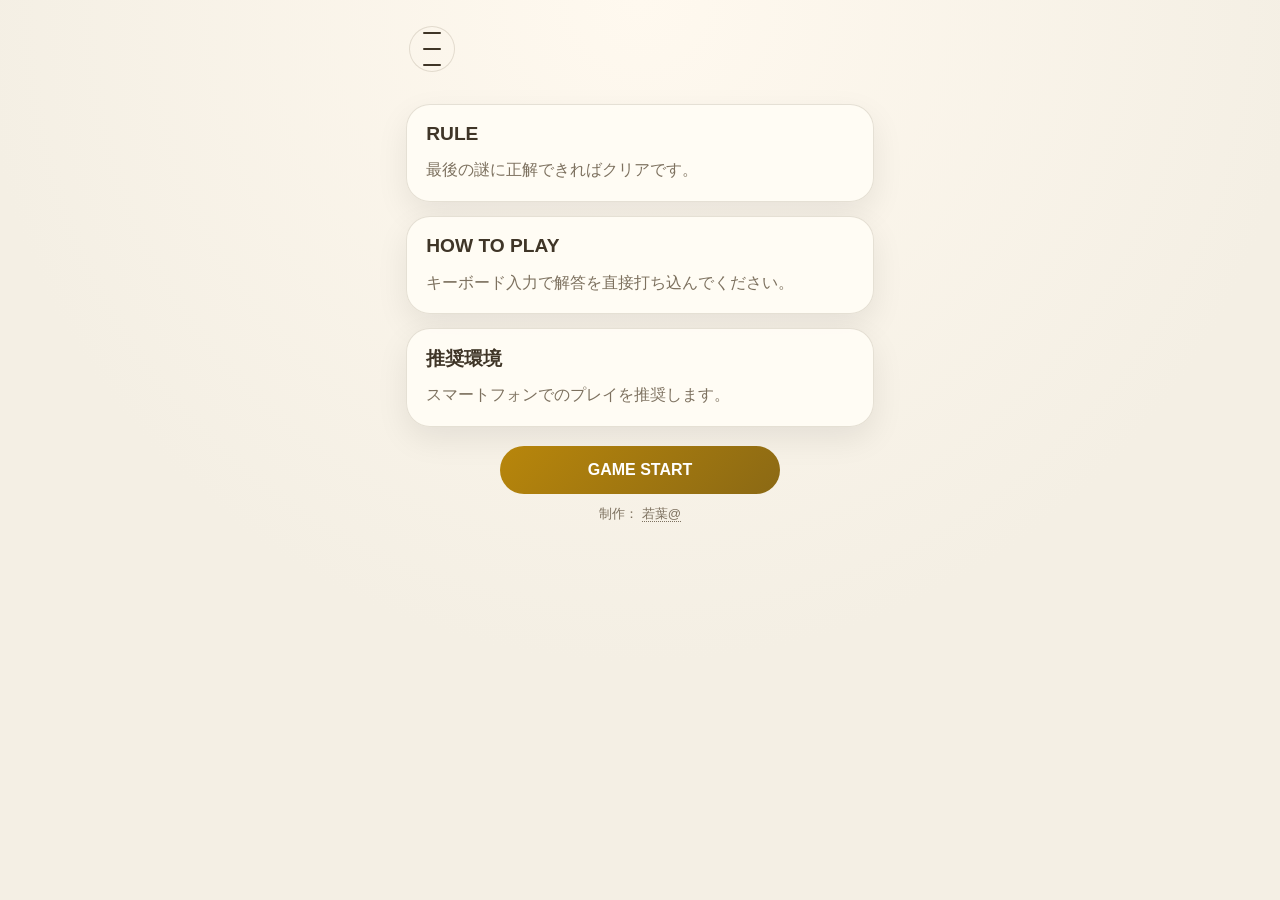
==== index.html @ 51012245 "feat: トップページの作成" ====
<!DOCTYPE html>
<html lang="ja">
<head>
  <meta charset="UTF-8">
  <meta name="viewport" content="width=device-width, initial-scale=1.0">
  <meta name="description" content="スマホ向けのダークテーマ謎解きサイトのトップページです。">
  <title>なぞいろ | スマホ謎解き</title>
  <link rel="stylesheet" href="styles.css">
</head>
<body>
  <div class="page-shell">
    <header class="top-bar">
      <button class="menu-toggle" type="button" aria-label="メニューを開く" aria-expanded="false" aria-controls="slide-menu">
        <span></span>
        <span></span>
        <span></span>
      </button>
    </header>

    <section class="info-section" aria-label="サイト情報">
      <article id="rule" class="info-card">
        <h2>RULE</h2>
        <p>最後の謎に正解できればクリアです。</p>
      </article>
      <article id="help" class="info-card">
        <h2>HOW TO PLAY</h2>
        <p>キーボード入力で解答を直接打ち込んでください。</p>
      </article>
      <article id="recommend" class="info-card">
        <h2>推奨環境</h2>
        <p>スマートフォンでのプレイを推奨します。</p>
      </article>
    </section>

    <div class="page-footer" id="credit">
      <a class="btn btn-primary page-start" href="#rule">GAME START</a>
      <p class="credit-text">
        制作：
        <a href="https://x.com/YuminDo6533" target="_blank" rel="noopener noreferrer">
          若葉@
        </a>
      </p>
    </div>
  </div>

  <nav id="slide-menu" class="slide-menu" aria-label="サイトメニュー">
    <div class="menu-panel">
      <button class="menu-close" type="button" aria-label="メニューを閉じる">×</button>
      <a href="#home">HOME</a>
      <a href="#credit">CREDIT</a>
      <a href="#help">HELP</a>
    </div>
  </nav>

  <script src="script.js"></script>
</body>
</html>
---- styles.css ----
:root {
  color-scheme: light;
  --bg: #f4efe4;
  --panel: rgba(255, 252, 245, 0.95);
  --panel-strong: #ece3d1;
  --text: #3f3527;
  --muted: #7d715f;
  --accent: #b8860b;
  --accent-strong: #8b6914;
  --border: rgba(80, 60, 30, 0.15);
  --shadow: 0 12px 32px rgba(0,0,0,0.08);
  --menu-bg: #ece3d1;
}

* {
  box-sizing: border-box;
}

html {
  scroll-behavior: smooth;
}

body {
  margin: 0;
  font-family: "Segoe UI", "Hiragino Sans", "Yu Gothic UI", sans-serif;
  background: radial-gradient(circle at top, #fff9ef 0%, var(--bg) 60%);
  color: var(--text);
  min-height: 100vh;
}


.page-shell {
  min-height: 100vh;
  padding: 1rem 1rem 3rem;
}

.top-bar {
  display: flex;
  justify-content: flex-start;
  align-items: center;
  padding: 0.6rem 0.2rem 1rem;
}

.menu-toggle {
  width: 46px;
  height: 46px;
  border: 1px solid var(--border);
  border-radius: 50%;
  background: rgba(255, 255, 255, 0.04);
  display: grid;
  place-items: center;
  gap: 4px;
  padding: 0;
  cursor: pointer;
}

.menu-toggle span {
  display: block;
  width: 18px;
  height: 2px;
  background: var(--text);
  border-radius: 999px;
  transition: transform 0.2s ease;
}

.hero {
  display: grid;
  gap: 1rem;
  padding-top: 0.4rem;
}

.hero-copy,
.hero-card,
.info-card {
  background: var(--panel);
  border: 1px solid var(--border);
  border-radius: 24px;
  box-shadow: var(--shadow);
}

.hero-copy {
  padding: 1.3rem;
}

.eyebrow {
  margin: 0 0 0.4rem;
  color: var(--accent);
  font-size: 0.8rem;
  letter-spacing: 0.2em;
  text-transform: uppercase;
}

h1,
h2 {
  margin: 0 0 0.7rem;
  line-height: 1.2;
}

h1 {
  font-size: clamp(1.75rem, 5vw, 2.5rem);
}

h2 {
  font-size: 1.2rem;
}

.hero-copy p,
.hero-card p,
.info-card p {
  color: var(--text);
  line-height: 1.7;
  margin: 0 0 1rem;
}

.btn {
  display: inline-flex;
  align-items: center;
  justify-content: center;
  text-decoration: none;
  border-radius: 999px;
  padding: 0.8rem 1.1rem;
  font-weight: 700;
  transition: transform 0.2s ease, background 0.2s ease;
}

.btn:hover {
  transform: translateY(-1px);
}

.btn-primary {
  background: linear-gradient(135deg, var(--accent), var(--accent-strong));
  color: white;
}

.btn-secondary {
  color: var(--text);
  background: rgba(255, 255, 255, 0.06);
  border: 1px solid var(--border);
}

.feature-list {
  list-style: none;
  padding: 0;
  margin: 0;
  display: grid;
  gap: 0.6rem;
}

.feature-list li {
  color: var(--text);
  padding-left: 1.2rem;
  position: relative;
}

.feature-list li::before {
  content: "•";
  color: var(--accent);
  position: absolute;
  left: 0;
}

.hero-card {
  padding: 1.2rem;
}

.card-stack {
  display: grid;
  gap: 0.75rem;
  margin-top: 0.8rem;
}

.card {
  padding: 0.9rem 1rem;
  border-radius: 16px;
  background: var(--panel-strong);
  border: 1px solid rgba(77, 163, 255, 0.2);
  color: var(--text);
}

.info-section {
  margin-top: 1rem;
  display: grid;
  gap: 0.85rem;
}

.info-card {
  padding: 1.1rem 1.2rem;
}

.info-card p {
  margin: 0.35rem 0 0;
  color: var(--muted);
  line-height: 1.7;
}

.page-footer {
  margin-top: 1.2rem;
  display: flex;
  flex-direction: column;
  align-items: center;
  gap: 0.65rem;
  padding-bottom: 0.4rem;
}

.page-start {
  width: 100%;
  max-width: 280px;
  padding: 0.95rem 1.2rem;
}

.credit-text {
  margin: 0;
  color: var(--muted);
  font-size: 0.82rem;
  text-align: center;
}

.slide-menu {
  position: fixed;
  top: 0;
  left: 0;
  width: min(78vw, 280px);
  height: 100vh;
  background: var(--menu-bg);
  border-right: 1px solid var(--border);
  transform: translateX(-100%);
  transition: transform 0.25s ease;
  z-index: 40;
  padding: 1.1rem;
}

.slide-menu.is-open {
  transform: translateX(0);
}

.menu-panel {
  display: flex;
  flex-direction: column;
  gap: 0.8rem;
  margin-top: 2.2rem;
  align-items: stretch;
}

.menu-panel a {
  width: 100%;
  text-align: left;
  display: block;
}

.menu-panel a,
.menu-close {
  color: var(--text);
  text-decoration: none;
  padding: 0.8rem 0.9rem;
  border-radius: 12px;
  background: rgba(255, 255, 255, 0.04);
  border: 1px solid transparent;
}

.menu-close {
  align-self: flex-end;
  width: 42px;
  height: 42px;
  display: grid;
  place-items: center;
  padding: 0;
  cursor: pointer;
}

.menu-panel a:hover,
.menu-close:hover {
  border-color: rgba(77, 163, 255, 0.35);
  background: rgba(77, 163, 255, 0.12);
}

.credit-text a {
  color: inherit;
  text-decoration: none;
  border-bottom: 1px dotted currentColor;
}

.credit-text a:hover {
  opacity: 0.8;
}

/* 表示方法 */
@media (min-width: 500px) {
  .page-shell {
    max-width: 500px;
    margin: 0 auto;
  }
}
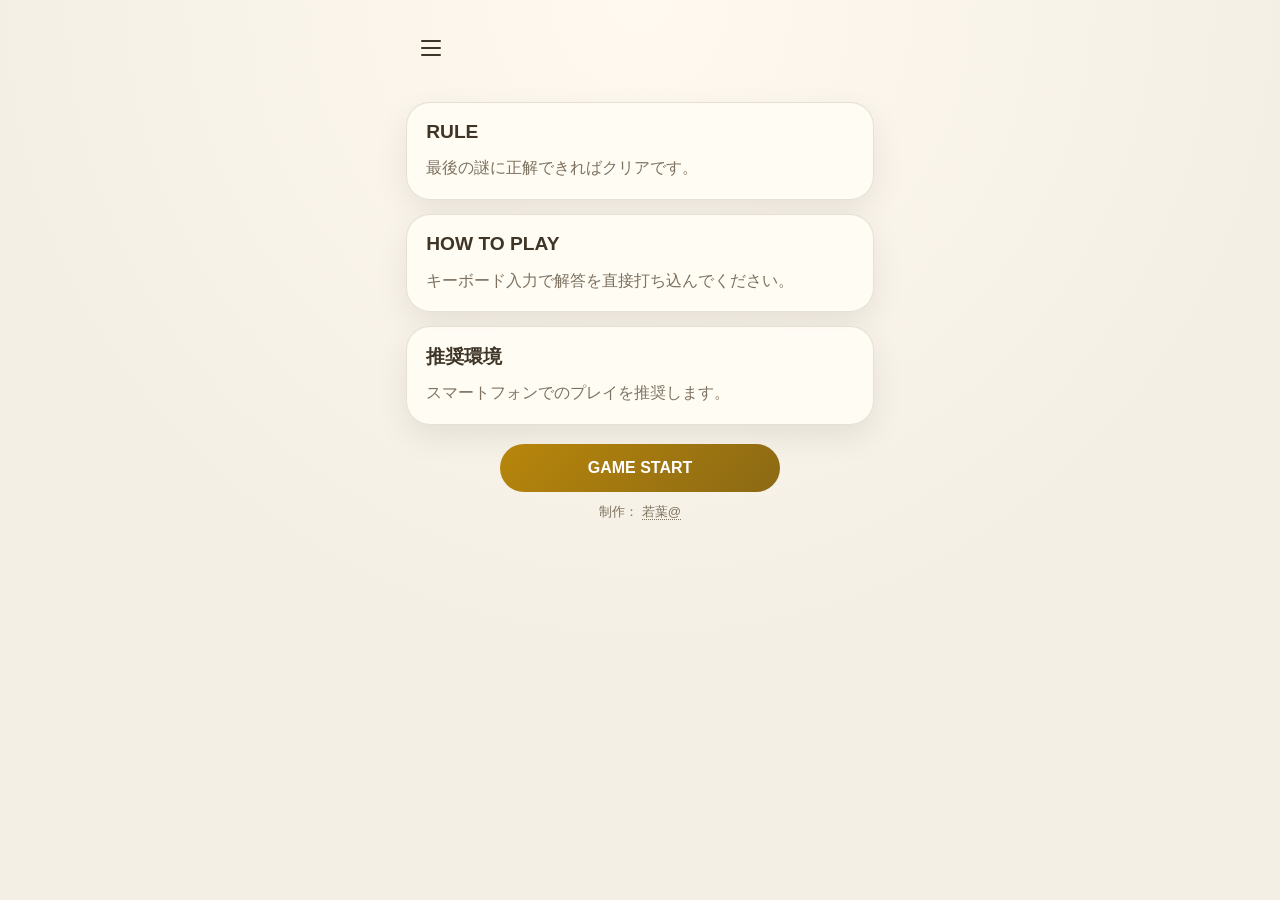
==== commit e677faba: "Merge pull request #2 from wakaba6533/002_base_nazo_page feat: 謎ページと解答判定機能の作成" ====
--- a/index.html
+++ b/index.html
@@ -3,8 +3,8 @@
 <head>
   <meta charset="UTF-8">
   <meta name="viewport" content="width=device-width, initial-scale=1.0">
-  <meta name="description" content="スマホ向けのダークテーマ謎解きサイトのトップページです。">
-  <title>なぞいろ | スマホ謎解き</title>
+  <meta name="description" content="Ignore Colors - トップページ">
+  <title>Ignore Colors | 若葉@</title>
   <link rel="stylesheet" href="styles.css">
 </head>
 <body>
@@ -33,7 +33,7 @@
     </section>
 
     <div class="page-footer" id="credit">
-      <a class="btn btn-primary page-start" href="#rule">GAME START</a>
+      <a class="btn btn-primary page-start" href="html/puzzle-01.html">GAME START</a>
       <p class="credit-text">
         制作：
         <a href="https://x.com/YuminDo6533" target="_blank" rel="noopener noreferrer">
@@ -48,10 +48,9 @@
       <button class="menu-close" type="button" aria-label="メニューを閉じる">×</button>
       <a href="#home">HOME</a>
       <a href="#credit">CREDIT</a>
-      <a href="#help">HELP</a>
     </div>
   </nav>
 
-  <script src="script.js"></script>
+  <script src="js/menu.js"></script>
 </body>
 </html>
--- a/styles.css
+++ b/styles.css
@@ -42,25 +42,40 @@
 }
 
 .menu-toggle {
-  width: 46px;
-  height: 46px;
-  border: 1px solid var(--border);
+  width: 44px;
+  height: 44px;
+
+  display: flex;
+  flex-direction: column;
+  justify-content: center;
+  align-items: center;
+
+  gap: 5px;
+
+  background: transparent;
+  border: none;
+
+  box-shadow: none;
+  cursor: pointer;
+
+  transition: background-color 0.2s ease;
+}
+
+.menu-toggle span {
+  width: 20px;
+  height: 2px;
+
+  border-radius: 999px;
+
+  background: var(--text);
+
+  transition: transform 0.2s ease;
+}
+
+.menu-toggle:hover,
+.menu-toggle:focus-visible {
+  background: rgba(0,0,0,0.05);
   border-radius: 50%;
-  background: rgba(255, 255, 255, 0.04);
-  display: grid;
-  place-items: center;
-  gap: 4px;
-  padding: 0;
-  cursor: pointer;
-}
-
-.menu-toggle span {
-  display: block;
-  width: 18px;
-  height: 2px;
-  background: var(--text);
-  border-radius: 999px;
-  transition: transform 0.2s ease;
 }
 
 .hero {
@@ -290,3 +305,136 @@
     margin: 0 auto;
   }
 }
+
+/* 謎解き画面 */
+.puzzle-page {
+  display: flex;
+  flex-direction: column;
+  padding-bottom: 12rem;
+}
+
+.puzzle-container {
+  display: flex;
+  flex-direction: column;
+  flex-grow: 1;
+  gap: 1rem;
+}
+
+.puzzle-image {
+  position: relative;
+  flex-grow: 1;
+  min-height: 400px;
+  background: transparent;
+  border-radius: 0;
+  overflow: none;
+  box-shadow: none;
+}
+
+.puzzle-image img {
+  position: absolute;
+  inset: 0;
+  width: 100%;
+  height: 100%;
+  object-fit: contain;
+}
+
+.puzzle-image img.overlay {
+  z-index: 10;
+  pointer-events: none;
+}
+
+.puzzle-image img.fade-out {
+  opacity: 0;
+  transition: opacity 1s ease;
+}
+
+.puzzle-select {
+  margin: 1rem 0 0;
+  max-width: 360px;
+}
+
+.puzzle-select label {
+  display: block;
+  margin-bottom: 0.4rem;
+  color: var(--muted);
+  font-size: 0.95rem;
+}
+
+.puzzle-select-input {
+  width: 100%;
+  min-width: 180px;
+  padding: 0.75rem 1rem;
+  border: 1px solid var(--border);
+  border-radius: 12px;
+  background: var(--panel);
+  color: var(--text);
+  font-size: 1rem;
+  font-family: inherit;
+}
+
+.puzzle-controls {
+  position: fixed;
+  bottom: 1rem;
+  right: 1rem;
+  display: flex;
+  gap: 0.6rem;
+  z-index: 20;
+  max-width: 360px;
+}
+
+.puzzle-input {
+  width: 220px;
+  min-width: 180px;
+  padding: 0.75rem 1rem;
+  border: 1px solid var(--border);
+  border-radius: 12px;
+  background: var(--panel);
+  color: var(--text);
+  font-size: 1rem;
+  font-family: inherit;
+}
+
+.puzzle-input::placeholder {
+  color: var(--muted);
+}
+
+.puzzle-input:focus {
+  outline: none;
+  border-color: var(--accent);
+  box-shadow: 0 0 0 3px rgba(184, 134, 11, 0.1);
+}
+
+.puzzle-submit {
+  padding: 0.75rem 1.2rem;
+  flex-shrink: 0;
+}
+
+.puzzle-result {
+  position: fixed;
+  bottom: 4.5rem;
+  right: 1rem;
+  padding: 0.6rem 1rem;
+  border-radius: 12px;
+  font-size: 1rem;
+  font-weight: 600;
+  min-width: 100px;
+  text-align: center;
+  transition: opacity 0.3s ease;
+}
+
+.puzzle-result.success {
+  background: rgba(76, 175, 80, 0.2);
+  color: #4CAF50;
+  border: 1px solid #4CAF50;
+}
+
+.puzzle-result.error {
+  background: rgba(244, 67, 54, 0.2);
+  color: #F44336;
+  border: 1px solid #F44336;
+}
+
+.puzzle-result.hidden {
+  opacity: 0;
+  pointer-events: none;
+}
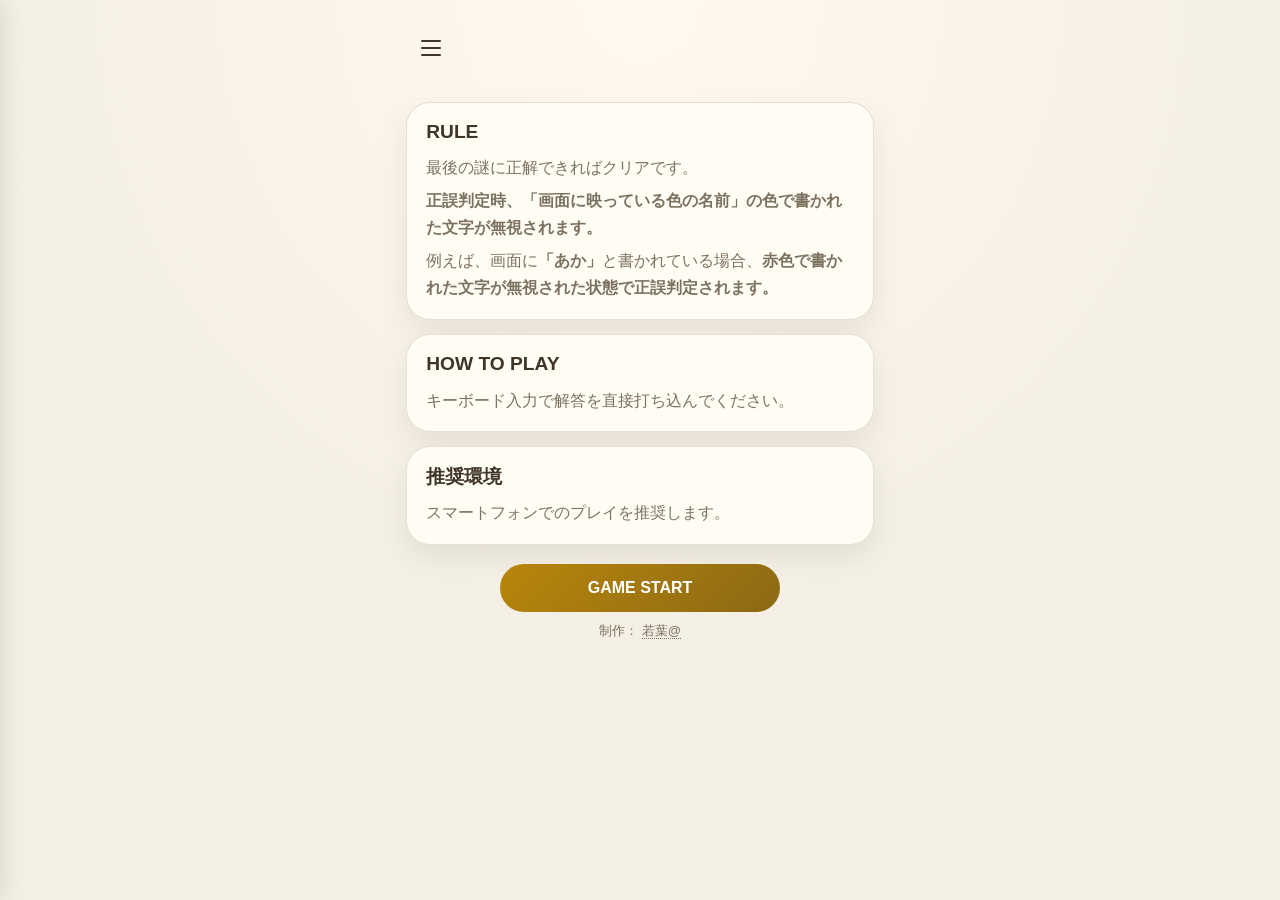
==== commit f03666aa: "feat: UX改善" ====
--- a/index.html
+++ b/index.html
@@ -21,6 +21,8 @@
       <article id="rule" class="info-card">
         <h2>RULE</h2>
         <p>最後の謎に正解できればクリアです。</p>
+        <p><b>正誤判定時、「画面に映っている色の名前」の色で書かれた文字が無視されます。</b></p>
+        <p>例えば、画面に<b>「あか」</b>と書かれている場合、<b>赤色で書かれた文字が無視された状態で正誤判定されます。</b></p>
       </article>
       <article id="help" class="info-card">
         <h2>HOW TO PLAY</h2>
--- a/styles.css
+++ b/styles.css
@@ -234,14 +234,15 @@
   position: fixed;
   top: 0;
   left: 0;
-  width: min(78vw, 280px);
+  width: min(53vw, 170px);
   height: 100vh;
-  background: var(--menu-bg);
+  background: rgba(236, 227, 209, 0.94);
   border-right: 1px solid var(--border);
   transform: translateX(-100%);
   transition: transform 0.25s ease;
   z-index: 40;
-  padding: 1.1rem;
+  padding: 1rem;
+  box-shadow: 0 0 24px rgba(0, 0, 0, 0.12);
 }
 
 .slide-menu.is-open {
@@ -409,32 +410,81 @@
   flex-shrink: 0;
 }
 
+.puzzle-processing-overlay {
+  position: fixed;
+  inset: 0;
+  z-index: 55;
+  pointer-events: none;
+  opacity: 0;
+  transition: opacity 0.2s ease;
+}
+
+.puzzle-processing-overlay.is-visible {
+  opacity: 1;
+}
+
+.puzzle-processing-line {
+  position: absolute;
+  top: -20%;
+  left: -20%;
+  width: 180px;
+  height: 140%;
+  background: linear-gradient(90deg, rgba(255,255,255,0) 0%, rgba(255,255,255,0.65) 50%, rgba(255,255,255,0) 100%);
+  transform: rotate(16deg) skewX(-20deg);
+  animation: puzzle-scanline 1.5s ease-in-out;
+}
+
 .puzzle-result {
   position: fixed;
-  bottom: 4.5rem;
-  right: 1rem;
-  padding: 0.6rem 1rem;
-  border-radius: 12px;
-  font-size: 1rem;
-  font-weight: 600;
-  min-width: 100px;
+  top: 50%;
+  left: 50%;
+  transform: translate(-50%, -50%);
+  padding: 1.15rem 1.5rem;
+  border-radius: 20px;
+  min-width: 220px;
   text-align: center;
-  transition: opacity 0.3s ease;
-}
-
-.puzzle-result.success {
-  background: rgba(76, 175, 80, 0.2);
-  color: #4CAF50;
-  border: 1px solid #4CAF50;
-}
-
-.puzzle-result.error {
-  background: rgba(244, 67, 54, 0.2);
-  color: #F44336;
-  border: 1px solid #F44336;
+  z-index: 60;
+  /* box-shadow: 0 18px 40px rgba(0, 0, 0, 0.16); */
+  opacity: 0;
+  pointer-events: none;
+  transition: opacity 0.2s ease;
+  background: transparent;
+  border: none;
+}
+
+.puzzle-result.visible {
+  opacity: 1;
+}
+
+.puzzle-result-icon {
+  width: min(90vw, 400px);
+  height: auto;
+  display: block;
+  margin: 0 auto;
+  animation: puzzle-result-pop 0.25s ease-out;
 }
 
 .puzzle-result.hidden {
   opacity: 0;
   pointer-events: none;
 }
+
+@keyframes puzzle-scanline {
+  0% {
+    transform: translateX(-140%) rotate(16deg) skewX(-20deg);
+  }
+  100% {
+    transform: translateX(180vw) rotate(16deg) skewX(-20deg);
+  }
+}
+
+@keyframes puzzle-result-pop {
+  0% {
+    transform: translateY(12px) scale(0.9);
+    opacity: 0;
+  }
+  100% {
+    transform: translateY(0) scale(1);
+    opacity: 1;
+  }
+}
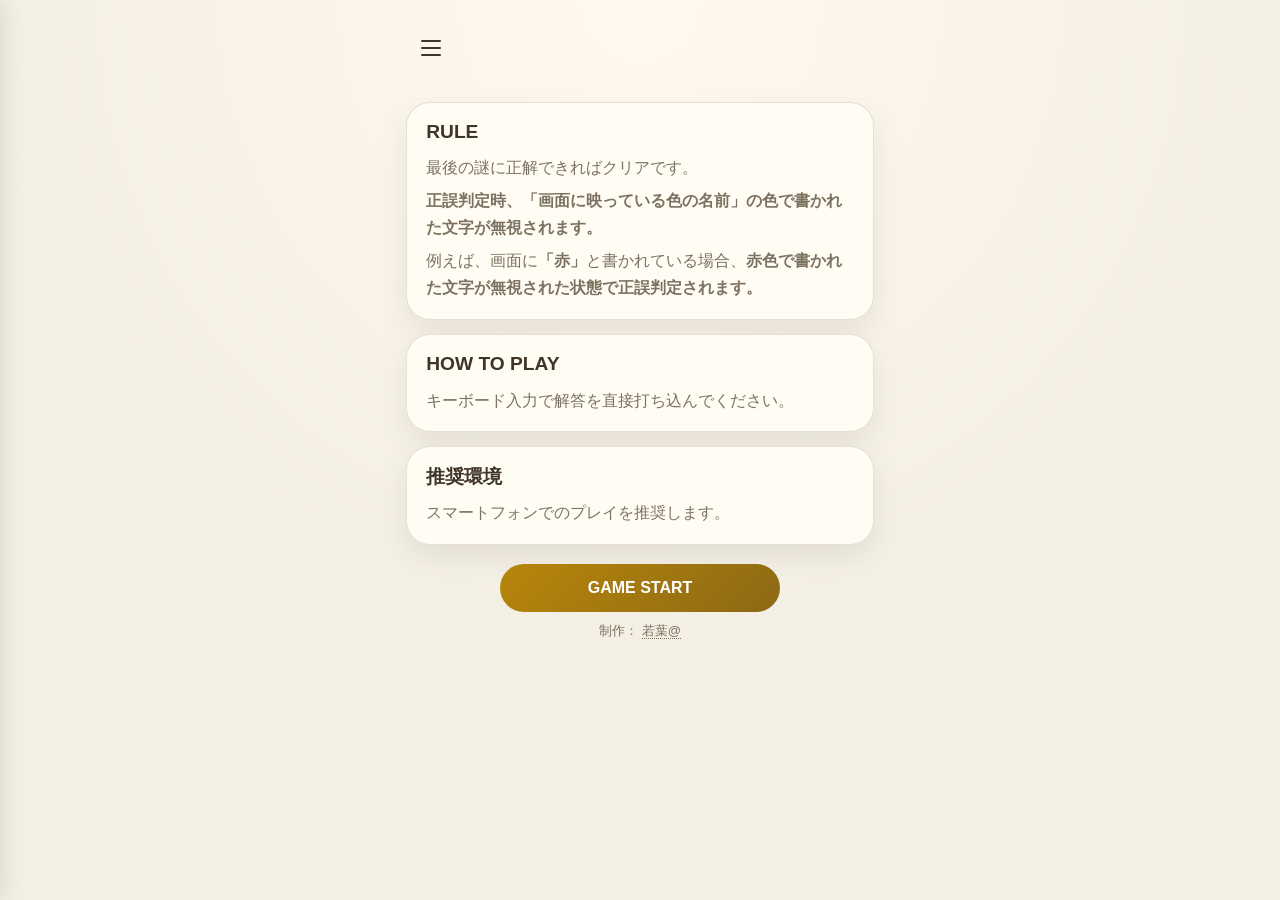
==== commit 67ab895e: "chore: GitHub Actions確認用" ====
--- a/index.html
+++ b/index.html
@@ -22,7 +22,7 @@
         <h2>RULE</h2>
         <p>最後の謎に正解できればクリアです。</p>
         <p><b>正誤判定時、「画面に映っている色の名前」の色で書かれた文字が無視されます。</b></p>
-        <p>例えば、画面に<b>「あか」</b>と書かれている場合、<b>赤色で書かれた文字が無視された状態で正誤判定されます。</b></p>
+        <p>例えば、画面に<b>「赤」</b>と書かれている場合、<b>赤色で書かれた文字が無視された状態で正誤判定されます。</b></p>
       </article>
       <article id="help" class="info-card">
         <h2>HOW TO PLAY</h2>
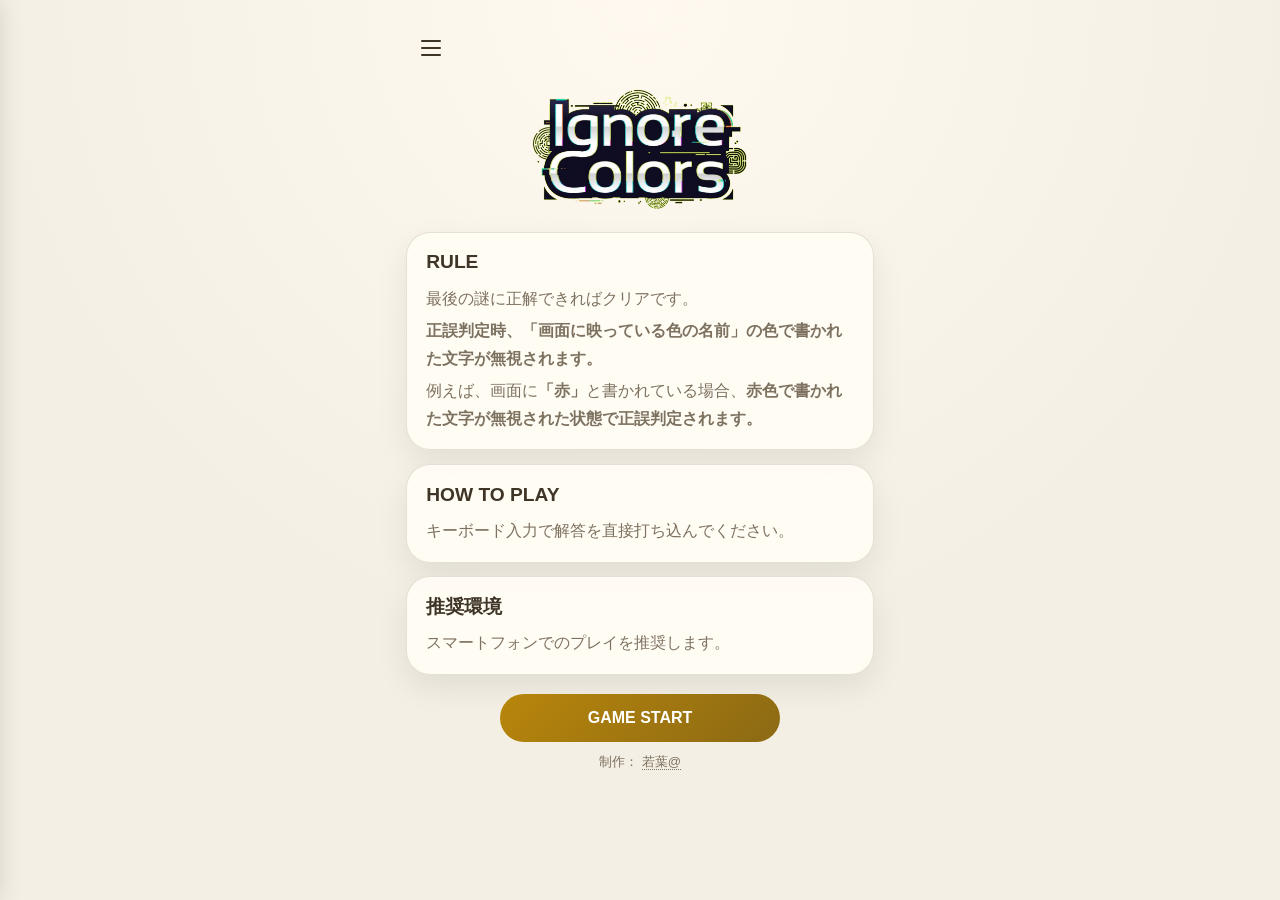
==== commit 5153a689: "feat: タイトルロゴ配置" ====
--- a/index.html
+++ b/index.html
@@ -16,6 +16,10 @@
         <span></span>
       </button>
     </header>
+
+    <div class="title-image">
+      <img src="images/title.png" alt="Ignore Colors">
+    </div>
 
     <section class="info-section" aria-label="サイト情報">
       <article id="rule" class="info-card">
--- a/styles.css
+++ b/styles.css
@@ -32,6 +32,17 @@
 .page-shell {
   min-height: 100vh;
   padding: 1rem 1rem 3rem;
+}
+
+.title-image {
+  text-align: center;
+  /* margin: 20px 0 24px; */
+}
+
+.title-image img {
+  display: inline-block;
+  width: min(220px, 40vw);
+  height: auto;
 }
 
 .top-bar {
@@ -341,7 +352,7 @@
 
 .puzzle-image img.overlay {
   z-index: 10;
-  pointer-events: none;
+  pointer-events: auto;
 }
 
 .puzzle-image img.fade-out {
@@ -408,30 +419,6 @@
 .puzzle-submit {
   padding: 0.75rem 1.2rem;
   flex-shrink: 0;
-}
-
-.puzzle-processing-overlay {
-  position: fixed;
-  inset: 0;
-  z-index: 55;
-  pointer-events: none;
-  opacity: 0;
-  transition: opacity 0.2s ease;
-}
-
-.puzzle-processing-overlay.is-visible {
-  opacity: 1;
-}
-
-.puzzle-processing-line {
-  position: absolute;
-  top: -20%;
-  left: -20%;
-  width: 180px;
-  height: 140%;
-  background: linear-gradient(90deg, rgba(255,255,255,0) 0%, rgba(255,255,255,0.65) 50%, rgba(255,255,255,0) 100%);
-  transform: rotate(16deg) skewX(-20deg);
-  animation: puzzle-scanline 1.5s ease-in-out;
 }
 
 .puzzle-result {
@@ -444,7 +431,6 @@
   min-width: 220px;
   text-align: center;
   z-index: 60;
-  /* box-shadow: 0 18px 40px rgba(0, 0, 0, 0.16); */
   opacity: 0;
   pointer-events: none;
   transition: opacity 0.2s ease;
@@ -488,3 +474,8 @@
     opacity: 1;
   }
 }
+
+.credit-red-highlight {
+  font-weight: bold;
+  color: #000;
+}
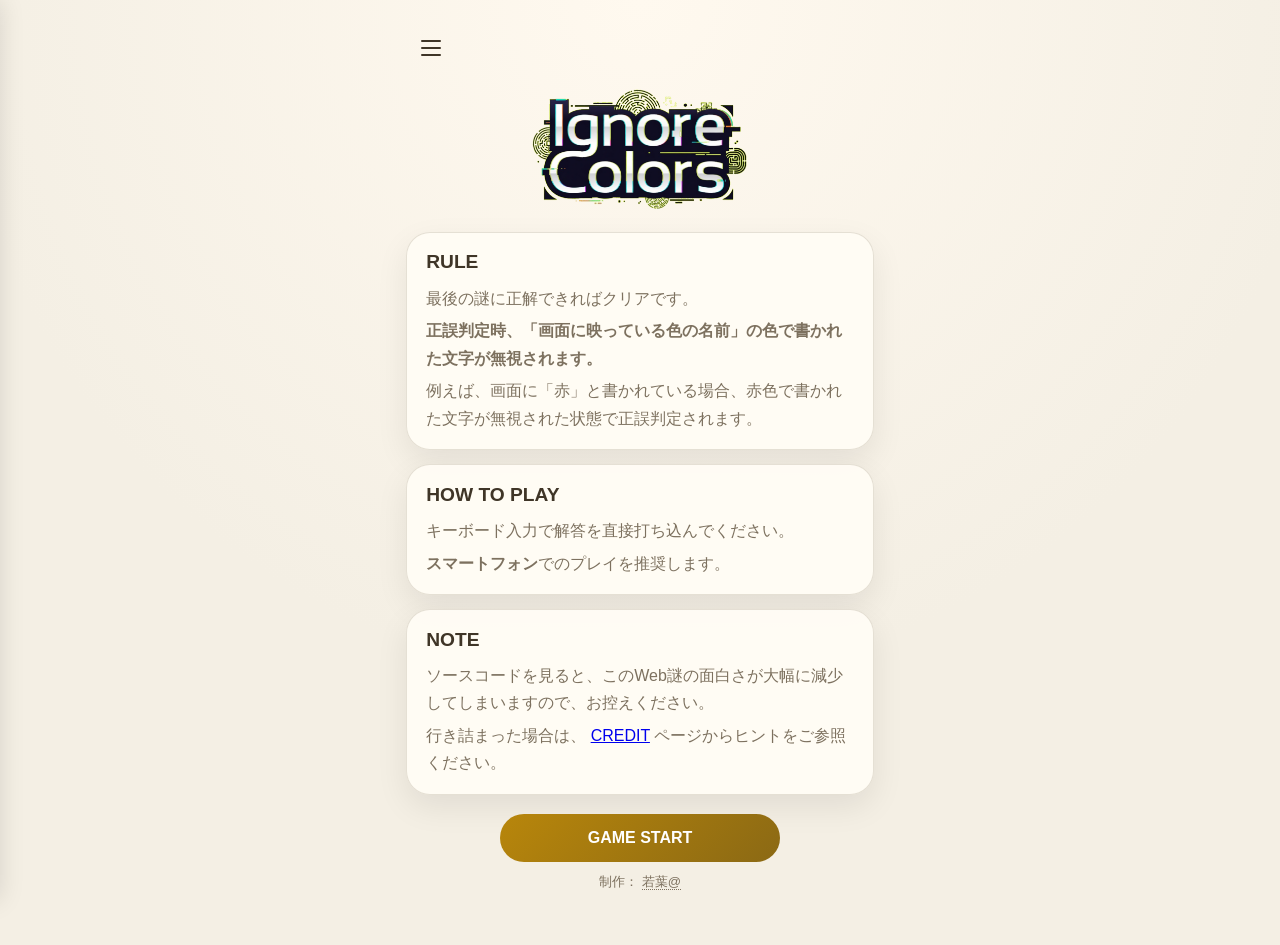
==== commit f2abb322: "feat: トップページに注意書き追加" ====
--- a/index.html
+++ b/index.html
@@ -26,15 +26,21 @@
         <h2>RULE</h2>
         <p>最後の謎に正解できればクリアです。</p>
         <p><b>正誤判定時、「画面に映っている色の名前」の色で書かれた文字が無視されます。</b></p>
-        <p>例えば、画面に<b>「赤」</b>と書かれている場合、<b>赤色で書かれた文字が無視された状態で正誤判定されます。</b></p>
+        <p>例えば、画面に「赤」と書かれている場合、赤色で書かれた文字が無視された状態で正誤判定されます。</p>
       </article>
       <article id="help" class="info-card">
         <h2>HOW TO PLAY</h2>
         <p>キーボード入力で解答を直接打ち込んでください。</p>
+        <p><b>スマートフォン</b>でのプレイを推奨します。</p>
       </article>
-      <article id="recommend" class="info-card">
-        <h2>推奨環境</h2>
-        <p>スマートフォンでのプレイを推奨します。</p>
+      <article id="note" class="info-card">
+        <h2>NOTE</h2>
+        <p>ソースコードを見ると、このWeb謎の面白さが大幅に減少してしまいますので、お控えください。</p>
+        <p class="credit-link">
+          行き詰まった場合は、
+          <a href="html/credit.html">CREDIT</a>
+          ページからヒントをご参照ください。
+        </p>
       </article>
     </section>
 
@@ -53,7 +59,7 @@
     <div class="menu-panel">
       <button class="menu-close" type="button" aria-label="メニューを閉じる">×</button>
       <a href="#home">HOME</a>
-      <a href="#credit">CREDIT</a>
+      <a href="html/credit.html">CREDIT</a>
     </div>
   </nav>
 
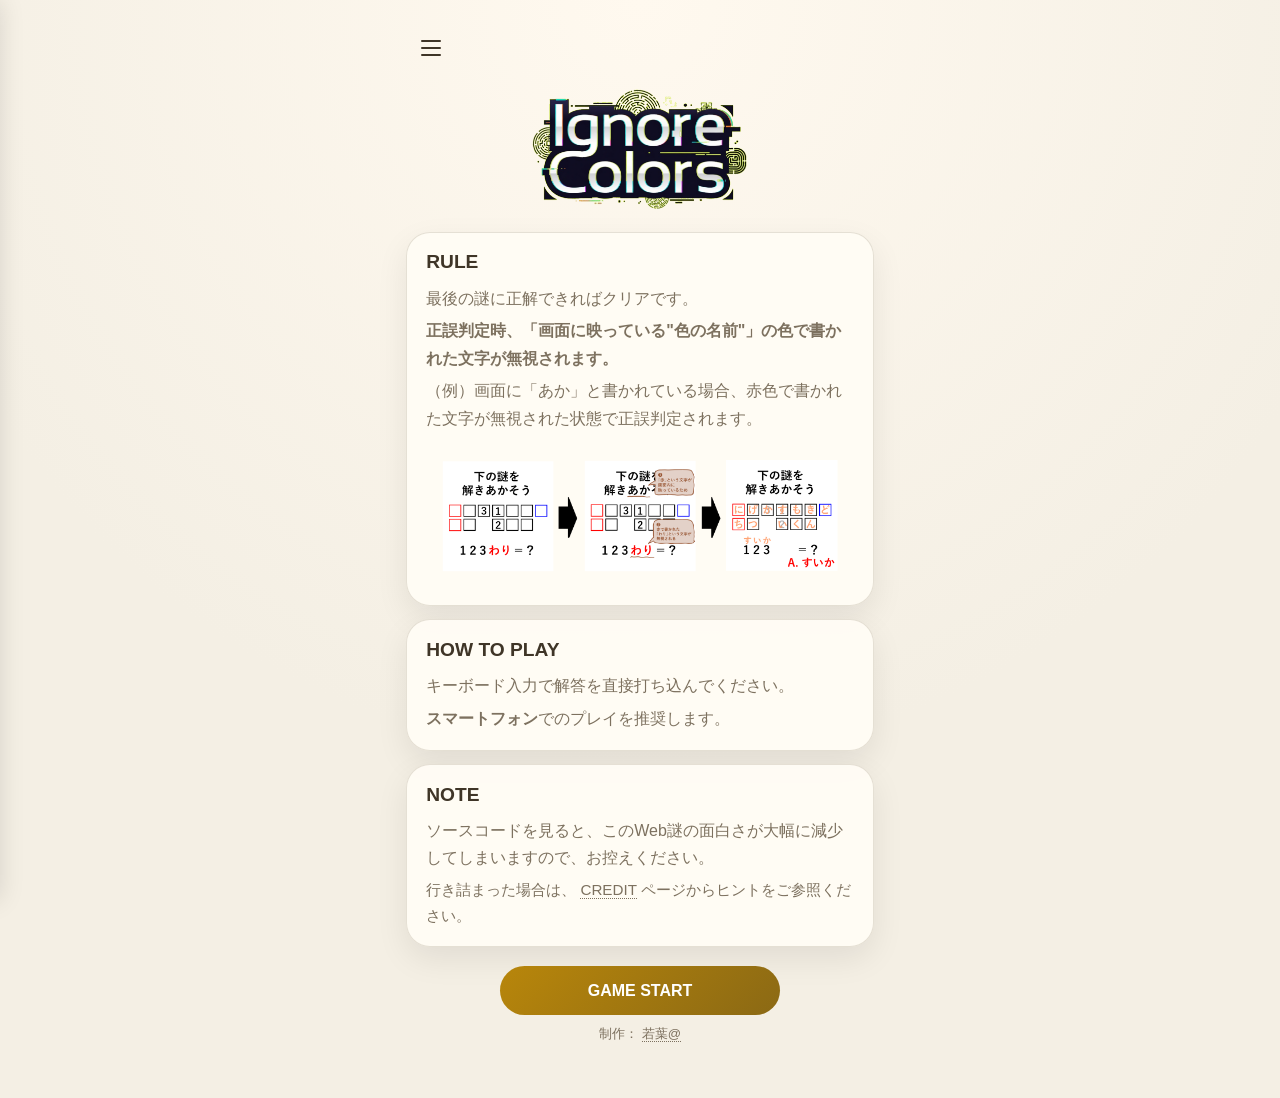
==== commit ccbbfded: "Merge pull request #11 from wakaba6533/011_add_example feat: 例題画像の追加" ====
--- a/index.html
+++ b/index.html
@@ -4,7 +4,7 @@
   <meta charset="UTF-8">
   <meta name="viewport" content="width=device-width, initial-scale=1.0">
   <meta name="description" content="Ignore Colors - トップページ">
-  <title>Ignore Colors | 若葉@</title>
+  <title>Ignore Colors</title>
   <link rel="stylesheet" href="styles.css">
 </head>
 <body>
@@ -25,8 +25,11 @@
       <article id="rule" class="info-card">
         <h2>RULE</h2>
         <p>最後の謎に正解できればクリアです。</p>
-        <p><b>正誤判定時、「画面に映っている色の名前」の色で書かれた文字が無視されます。</b></p>
-        <p>例えば、画面に「赤」と書かれている場合、赤色で書かれた文字が無視された状態で正誤判定されます。</p>
+        <p><b>正誤判定時、「画面に映っている"色の名前"」の色で書かれた文字が無視されます。</b></p>
+        <p>（例）画面に「あか」と書かれている場合、赤色で書かれた文字が無視された状態で正誤判定されます。</p>
+        <div class="rule-example-image">
+          <img src="images/reidai.png" alt="例題">
+        </div>
       </article>
       <article id="help" class="info-card">
         <h2>HOW TO PLAY</h2>
@@ -45,7 +48,7 @@
     </section>
 
     <div class="page-footer" id="credit">
-      <a class="btn btn-primary page-start" href="html/puzzle-01.html">GAME START</a>
+      <a class="btn btn-primary page-start" href="html/puzzle_a91fj.html">GAME START</a>
       <p class="credit-text">
         制作：
         <a href="https://x.com/YuminDo6533" target="_blank" rel="noopener noreferrer">
--- a/styles.css
+++ b/styles.css
@@ -4,6 +4,7 @@
   --panel: rgba(255, 252, 245, 0.95);
   --panel-strong: #ece3d1;
   --text: #3f3527;
+  --text-soft: rgb(119, 100, 74);
   --muted: #7d715f;
   --accent: #b8860b;
   --accent-strong: #8b6914;
@@ -36,7 +37,6 @@
 
 .title-image {
   text-align: center;
-  /* margin: 20px 0 24px; */
 }
 
 .title-image img {
@@ -217,6 +217,18 @@
   margin: 0.35rem 0 0;
   color: var(--muted);
   line-height: 1.7;
+}
+
+.rule-example-image {
+  margin-top: 0.8rem;
+}
+
+.rule-example-image img {
+  width: 100%;
+  max-width: 100%;
+  height: auto;
+  display: block;
+  border-radius: 12px;
 }
 
 .page-footer {
@@ -276,7 +288,7 @@
 
 .menu-panel a,
 .menu-close {
-  color: var(--text);
+  color: var(--text-soft);
   text-decoration: none;
   padding: 0.8rem 0.9rem;
   border-radius: 12px;
@@ -310,6 +322,23 @@
   opacity: 0.8;
 }
 
+.credit-link {
+  margin: 1rem 0 0;
+  color: var(--muted);
+  font-size: 0.95rem;
+  text-align: left;
+}
+
+.credit-link a {
+  color: inherit;
+  text-decoration: none;
+  border-bottom: 1px dotted currentColor;
+}
+
+.credit-link a:hover {
+  opacity: 0.8;
+}
+
 /* 表示方法 */
 @media (min-width: 500px) {
   .page-shell {
@@ -419,6 +448,16 @@
 .puzzle-submit {
   padding: 0.75rem 1.2rem;
   flex-shrink: 0;
+  transition: color 1s ease-out;
+}
+
+.puzzle-submit.is-white-hidden {
+  color: transparent;
+}
+
+.puzzle-submit.is-white-reset {
+  transition: none !important;
+  color: var(--text);
 }
 
 .puzzle-result {
@@ -477,5 +516,33 @@
 
 .credit-red-highlight {
   font-weight: bold;
-  color: #000;
-}
+  color: inherit;
+}
+
+.color-detection-message {
+  position: fixed;
+  z-index: 10000;
+
+  padding: 0.6rem 0.8rem;
+  background: rgba(238, 200, 165, 0.94);
+  border: 1px solid #491700;
+  border-radius: 8px;
+
+  font-size: 0.9rem;
+  color: #491700;
+  white-space: nowrap;
+
+  pointer-events: none;
+
+  opacity: 0;
+  transform: translateY(8px);
+
+  transition:
+    opacity .25s ease,
+    transform .25s ease;
+}
+
+.color-detection-message.visible {
+  opacity: 1;
+  transform: translateY(0);
+}
